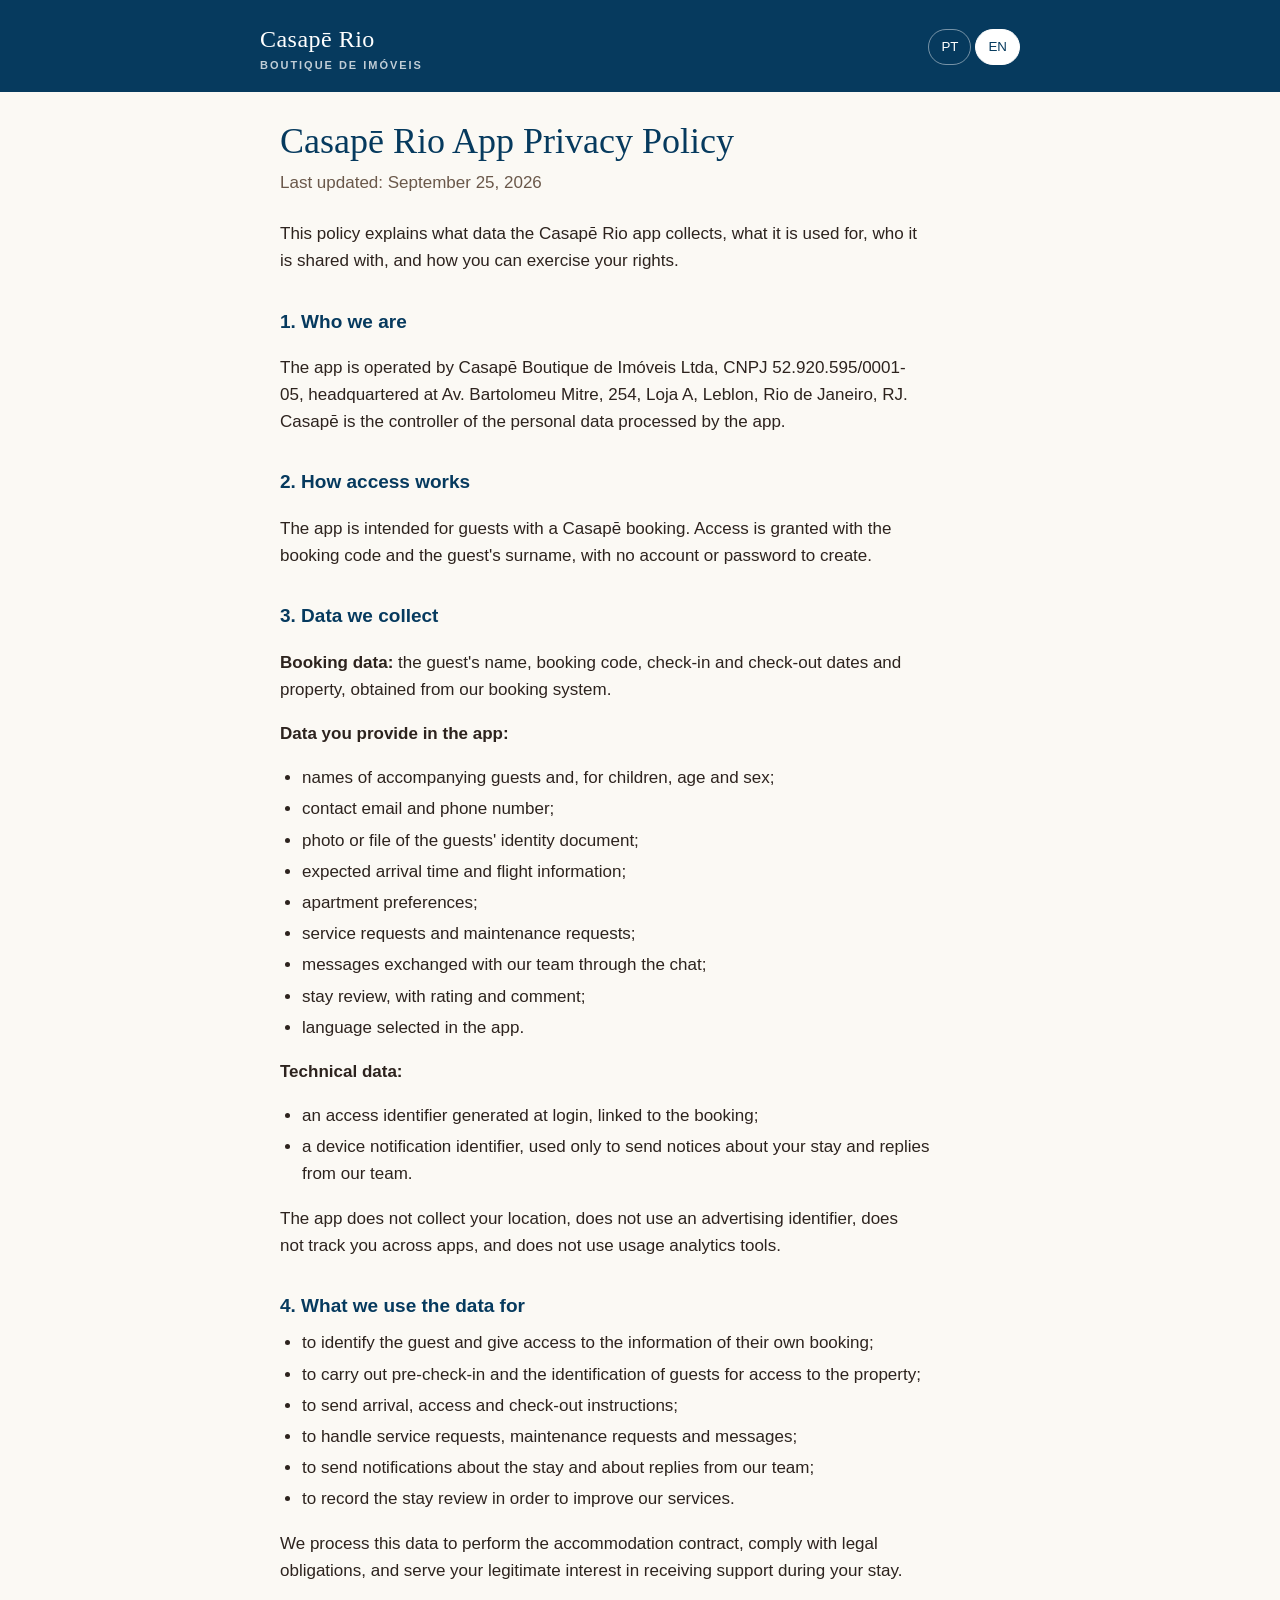
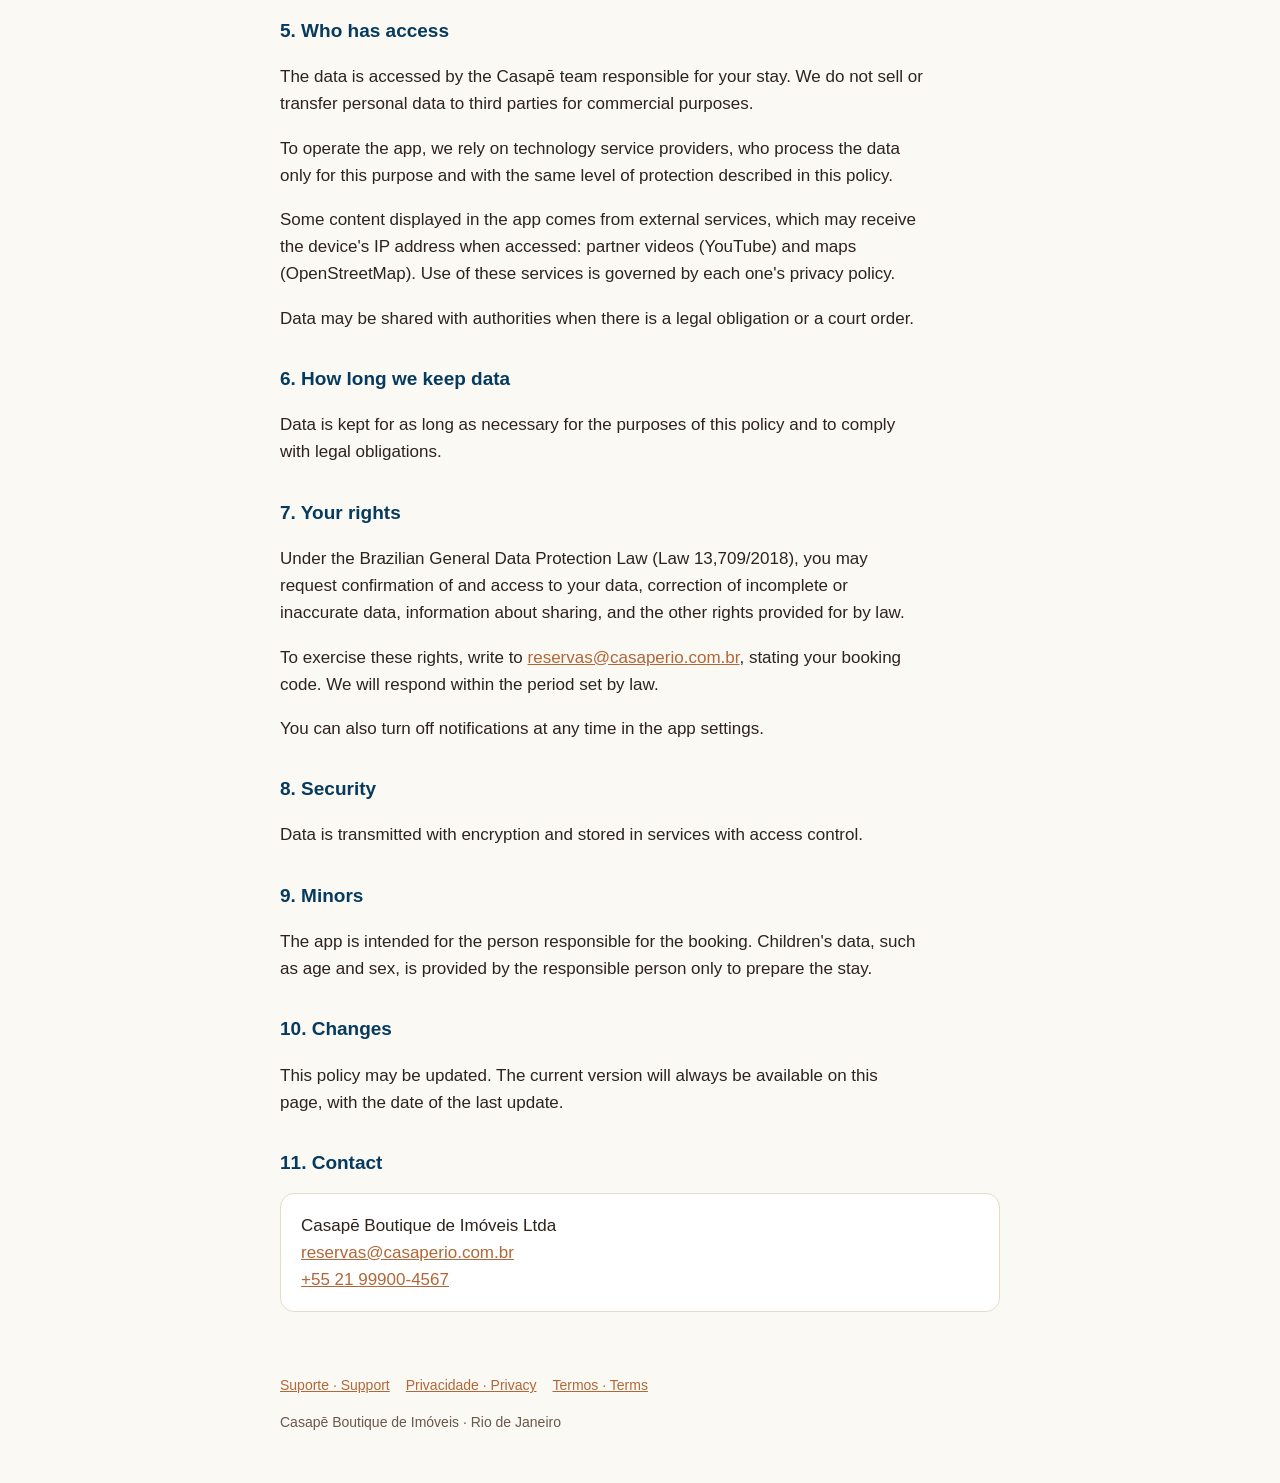
==== privacidade/index.html @ 2dbd0ba8 "feat: privacy policy and terms of use, in pt and en /privacidade carries the policy text as provided" ====
<!doctype html>
<html lang="pt-BR">
<head>
  <meta charset="utf-8">
  <meta name="viewport" content="width=device-width, initial-scale=1">
  <link rel="icon" href="data:,">
  <title>Política de Privacidade · Casapē Rio</title>
  <meta name="description" content="Política de Privacidade do aplicativo Casapē Rio.">
  <link rel="stylesheet" href="/assets/site.css">
</head>
<body>
  <header>
    <div class="topo">
      <a class="marca" href="/suporte/">Casapē Rio<small>Boutique de Imóveis</small></a>
      <div class="idiomas" role="group" aria-label="Idioma / Language">
        <button type="button" data-set="pt" aria-pressed="true">PT</button>
        <button type="button" data-set="en" aria-pressed="false">EN</button>
      </div>
    </div>
  </header>

  <main class="texto">
    <article data-lang="pt">
      <h1>Política de Privacidade do Aplicativo Casapē Rio</h1>
      <p class="sub">Última atualização: 25 de setembro de 2026</p>

      <p>Esta política explica quais dados o aplicativo Casapē Rio coleta, para que eles são usados, com quem são compartilhados e como você pode exercer seus direitos.</p>

      <h2>1. Quem somos</h2>
      <p>O aplicativo é operado pela Casapē Boutique de Imóveis Ltda, CNPJ 52.920.595/0001-05, com sede na Av. Bartolomeu Mitre, 254, Loja A, Leblon, Rio de Janeiro, RJ. A Casapē é a controladora dos dados pessoais tratados pelo aplicativo.</p>

      <h2>2. Como o acesso funciona</h2>
      <p>O aplicativo é destinado a hóspedes com reserva na Casapē. O acesso é feito com o código da reserva e o sobrenome do hóspede, sem criação de conta nem senha.</p>

      <h2>3. Dados que coletamos</h2>
      <p><strong>Dados da reserva:</strong> nome do hóspede, código da reserva, datas de entrada e saída e imóvel, obtidos do nosso sistema de reservas.</p>
      <p><strong>Dados que você informa no aplicativo:</strong></p>
      <ul>
        <li>nomes dos acompanhantes e, no caso de crianças, idade e sexo;</li>
        <li>e-mail e telefone de contato;</li>
        <li>foto ou arquivo do documento de identidade dos hóspedes;</li>
        <li>horário previsto de chegada e informações de voo;</li>
        <li>preferências do apartamento;</li>
        <li>pedidos de serviço e chamados de manutenção;</li>
        <li>mensagens trocadas com a nossa equipe pelo chat;</li>
        <li>avaliação da estadia, com nota e comentário;</li>
        <li>idioma escolhido no aplicativo.</li>
      </ul>
      <p><strong>Dados técnicos:</strong></p>
      <ul>
        <li>um identificador de acesso gerado no login, ligado à reserva;</li>
        <li>um identificador de notificações do aparelho, usado apenas para enviar avisos sobre a sua estadia e respostas da equipe.</li>
      </ul>
      <p>O aplicativo não coleta sua localização, não usa identificador de publicidade, não faz rastreamento entre aplicativos e não utiliza ferramentas de análise de uso.</p>

      <h2>4. Para que usamos os dados</h2>
      <ul>
        <li>identificar o hóspede e dar acesso às informações da própria reserva;</li>
        <li>realizar o pré-check-in e a identificação dos hóspedes para o acesso ao imóvel;</li>
        <li>enviar orientações de chegada, acesso e saída;</li>
        <li>atender pedidos de serviço, chamados de manutenção e mensagens;</li>
        <li>enviar notificações sobre a estadia e sobre respostas da equipe;</li>
        <li>registrar a avaliação da estadia para melhorar nossos serviços.</li>
      </ul>
      <p>Tratamos esses dados para executar o contrato de hospedagem, cumprir obrigações legais e atender ao seu legítimo interesse de receber suporte durante a estadia.</p>

      <h2>5. Quem tem acesso</h2>
      <p>Os dados são acessados pela equipe da Casapē responsável pela sua estadia. Não vendemos nem cedemos dados pessoais a terceiros para fins comerciais.</p>
      <p>Para o funcionamento do aplicativo, contamos com prestadores de serviço de tecnologia, que tratam os dados apenas para essa finalidade e com o mesmo nível de proteção descrito nesta política.</p>
      <p>Alguns conteúdos exibidos no aplicativo vêm de serviços externos, que podem receber o endereço IP do aparelho quando acessados: vídeos de parceiros (YouTube) e mapas (OpenStreetMap). O uso desses serviços segue as políticas de privacidade de cada um.</p>
      <p>Dados podem ser compartilhados com autoridades quando houver obrigação legal ou ordem judicial.</p>

      <h2>6. Por quanto tempo guardamos</h2>
      <p>Os dados são mantidos pelo tempo necessário para as finalidades desta política e para o cumprimento de obrigações legais.</p>

      <h2>7. Seus direitos</h2>
      <p>Nos termos da Lei Geral de Proteção de Dados (Lei 13.709/2018), você pode solicitar a confirmação e o acesso aos seus dados, a correção de dados incompletos ou incorretos, informações sobre o compartilhamento e os demais direitos previstos na lei.</p>
      <p>Para exercer esses direitos, escreva para <a href="mailto:reservas@casaperio.com.br">reservas@casaperio.com.br</a>, informando o código da reserva. Responderemos no prazo previsto em lei.</p>
      <p>Você também pode desativar as notificações a qualquer momento nas configurações do aplicativo.</p>

      <h2>8. Segurança</h2>
      <p>Os dados são transmitidos com criptografia e armazenados em serviços com controle de acesso.</p>

      <h2>9. Menores de idade</h2>
      <p>O aplicativo é destinado ao responsável pela reserva. Dados de crianças, como idade e sexo, são informados pelo responsável apenas para preparar a hospedagem.</p>

      <h2>10. Alterações</h2>
      <p>Esta política pode ser atualizada. A versão vigente estará sempre disponível nesta página, com a data da última atualização.</p>

      <h2>11. Contato</h2>
      <div class="cartao">
        <p style="margin:0">Casapē Boutique de Imóveis Ltda<br>
        <a href="mailto:reservas@casaperio.com.br">reservas@casaperio.com.br</a><br>
        <a href="https://wa.me/5521999004567">+55 21 99900-4567</a></p>
      </div>
    </article>

    <article data-lang="en" hidden>
      <h1>Casapē Rio App Privacy Policy</h1>
      <p class="sub">Last updated: September 25, 2026</p>

      <p>This policy explains what data the Casapē Rio app collects, what it is used for, who it is shared with, and how you can exercise your rights.</p>

      <h2>1. Who we are</h2>
      <p>The app is operated by Casapē Boutique de Imóveis Ltda, CNPJ 52.920.595/0001-05, headquartered at Av. Bartolomeu Mitre, 254, Loja A, Leblon, Rio de Janeiro, RJ. Casapē is the controller of the personal data processed by the app.</p>

      <h2>2. How access works</h2>
      <p>The app is intended for guests with a Casapē booking. Access is granted with the booking code and the guest's surname, with no account or password to create.</p>

      <h2>3. Data we collect</h2>
      <p><strong>Booking data:</strong> the guest's name, booking code, check-in and check-out dates and property, obtained from our booking system.</p>
      <p><strong>Data you provide in the app:</strong></p>
      <ul>
        <li>names of accompanying guests and, for children, age and sex;</li>
        <li>contact email and phone number;</li>
        <li>photo or file of the guests' identity document;</li>
        <li>expected arrival time and flight information;</li>
        <li>apartment preferences;</li>
        <li>service requests and maintenance requests;</li>
        <li>messages exchanged with our team through the chat;</li>
        <li>stay review, with rating and comment;</li>
        <li>language selected in the app.</li>
      </ul>
      <p><strong>Technical data:</strong></p>
      <ul>
        <li>an access identifier generated at login, linked to the booking;</li>
        <li>a device notification identifier, used only to send notices about your stay and replies from our team.</li>
      </ul>
      <p>The app does not collect your location, does not use an advertising identifier, does not track you across apps, and does not use usage analytics tools.</p>

      <h2>4. What we use the data for</h2>
      <ul>
        <li>to identify the guest and give access to the information of their own booking;</li>
        <li>to carry out pre-check-in and the identification of guests for access to the property;</li>
        <li>to send arrival, access and check-out instructions;</li>
        <li>to handle service requests, maintenance requests and messages;</li>
        <li>to send notifications about the stay and about replies from our team;</li>
        <li>to record the stay review in order to improve our services.</li>
      </ul>
      <p>We process this data to perform the accommodation contract, comply with legal obligations, and serve your legitimate interest in receiving support during your stay.</p>

      <h2>5. Who has access</h2>
      <p>The data is accessed by the Casapē team responsible for your stay. We do not sell or transfer personal data to third parties for commercial purposes.</p>
      <p>To operate the app, we rely on technology service providers, who process the data only for this purpose and with the same level of protection described in this policy.</p>
      <p>Some content displayed in the app comes from external services, which may receive the device's IP address when accessed: partner videos (YouTube) and maps (OpenStreetMap). Use of these services is governed by each one's privacy policy.</p>
      <p>Data may be shared with authorities when there is a legal obligation or a court order.</p>

      <h2>6. How long we keep data</h2>
      <p>Data is kept for as long as necessary for the purposes of this policy and to comply with legal obligations.</p>

      <h2>7. Your rights</h2>
      <p>Under the Brazilian General Data Protection Law (Law 13,709/2018), you may request confirmation of and access to your data, correction of incomplete or inaccurate data, information about sharing, and the other rights provided for by law.</p>
      <p>To exercise these rights, write to <a href="mailto:reservas@casaperio.com.br">reservas@casaperio.com.br</a>, stating your booking code. We will respond within the period set by law.</p>
      <p>You can also turn off notifications at any time in the app settings.</p>

      <h2>8. Security</h2>
      <p>Data is transmitted with encryption and stored in services with access control.</p>

      <h2>9. Minors</h2>
      <p>The app is intended for the person responsible for the booking. Children's data, such as age and sex, is provided by the responsible person only to prepare the stay.</p>

      <h2>10. Changes</h2>
      <p>This policy may be updated. The current version will always be available on this page, with the date of the last update.</p>

      <h2>11. Contact</h2>
      <div class="cartao">
        <p style="margin:0">Casapē Boutique de Imóveis Ltda<br>
        <a href="mailto:reservas@casaperio.com.br">reservas@casaperio.com.br</a><br>
        <a href="https://wa.me/5521999004567">+55 21 99900-4567</a></p>
      </div>
    </article>
  </main>

  <footer>
    <nav>
      <a href="/suporte/">Suporte · Support</a>
      <a href="/privacidade/">Privacidade · Privacy</a>
      <a href="/termos/">Termos · Terms</a>
    </nav>
    <p>Casapē Boutique de Imóveis · Rio de Janeiro</p>
  </footer>

  <script src="/assets/lang.js"></script>
</body>
</html>
---- assets/site.css ----
/* Casapē Rio — páginas do app. Sem fontes nem scripts de terceiros. */
:root {
  --oceano: #063a5e;
  --caramelo: #b16738;
  --marfim: #f7f2e6;
  --carvao: #2d231e;
  --taupe: #6a584a;
  --linha: #e4dccb;
  --fundo: #fbf9f4;
}

* { box-sizing: border-box; }

html { -webkit-text-size-adjust: 100%; }

body {
  margin: 0;
  background: var(--fundo);
  color: var(--carvao);
  font: 17px/1.6 -apple-system, BlinkMacSystemFont, "Segoe UI", Roboto, "Helvetica Neue", Arial, sans-serif;
}

header {
  background: var(--oceano);
  color: #fff;
  padding: 20px 20px 18px;
}

.topo {
  max-width: 760px;
  margin: 0 auto;
  display: flex;
  align-items: center;
  justify-content: space-between;
  gap: 12px;
}

.marca {
  font-family: Georgia, "Times New Roman", serif;
  font-size: 24px;
  letter-spacing: 0.02em;
  color: #fff;
  text-decoration: none;
}

.marca small {
  display: block;
  font: 600 11px/1.4 -apple-system, BlinkMacSystemFont, "Segoe UI", Roboto, Arial, sans-serif;
  letter-spacing: 0.18em;
  text-transform: uppercase;
  opacity: 0.75;
}

.idiomas { display: flex; gap: 4px; }

.idiomas button {
  font: 600 13px/1 inherit;
  font-family: inherit;
  color: #fff;
  background: transparent;
  border: 1px solid rgba(255, 255, 255, 0.45);
  border-radius: 999px;
  padding: 8px 12px;
  cursor: pointer;
  min-height: 36px;
}

.idiomas button[aria-pressed="true"] {
  background: #fff;
  color: var(--oceano);
  border-color: #fff;
}

main {
  max-width: 760px;
  margin: 0 auto;
  padding: 28px 20px 48px;
}

h1 {
  font-family: Georgia, "Times New Roman", serif;
  font-weight: 400;
  color: var(--oceano);
  font-size: 30px;
  line-height: 1.2;
  margin: 0 0 6px;
}

h2 {
  font-size: 19px;
  color: var(--oceano);
  margin: 32px 0 8px;
}

.sub { color: var(--taupe); margin: 0 0 24px; }

a { color: var(--caramelo); }

.cartao {
  background: #fff;
  border: 1px solid var(--linha);
  border-radius: 14px;
  padding: 18px 20px;
  margin: 14px 0;
}

.cartao h2 { margin-top: 0; }

.contato {
  display: block;
  font-size: 19px;
  font-weight: 600;
  color: var(--oceano);
  text-decoration: none;
  word-break: break-word;
}

.rotulo {
  font-size: 12px;
  font-weight: 700;
  letter-spacing: 0.14em;
  text-transform: uppercase;
  color: var(--caramelo);
  margin: 0 0 4px;
}

table { border-collapse: collapse; width: 100%; }
td { padding: 6px 0; border-bottom: 1px solid var(--linha); vertical-align: top; }
td:last-child { text-align: right; white-space: nowrap; padding-left: 12px; }
tr:last-child td { border-bottom: 0; }

footer {
  max-width: 760px;
  margin: 0 auto;
  padding: 0 20px 36px;
  color: var(--taupe);
  font-size: 14px;
}

footer nav { display: flex; flex-wrap: wrap; gap: 8px 16px; }

.texto p, .texto li { max-width: 68ch; }
.texto ul { padding-left: 22px; margin: 8px 0 12px; }
.texto li { margin: 4px 0; }

[lang][hidden] { display: none !important; }

@media (min-width: 640px) {
  h1 { font-size: 36px; }
}
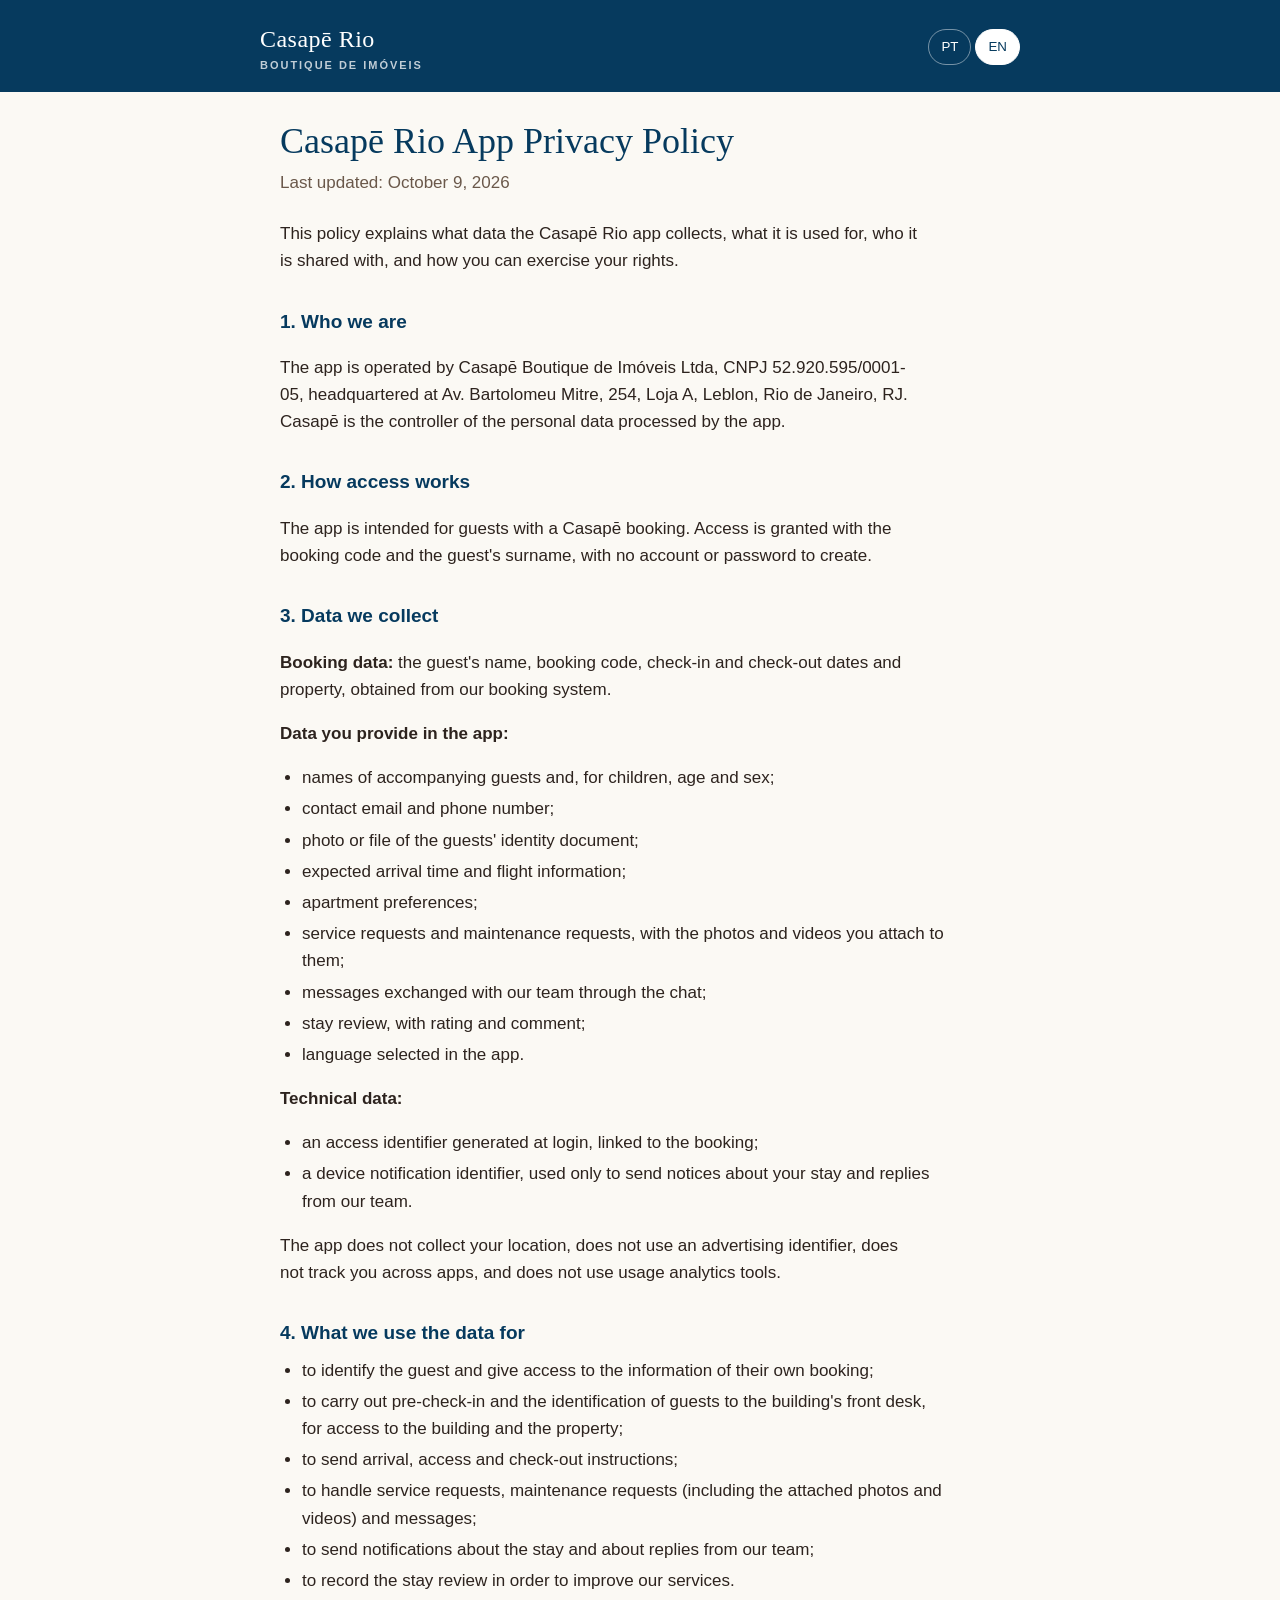
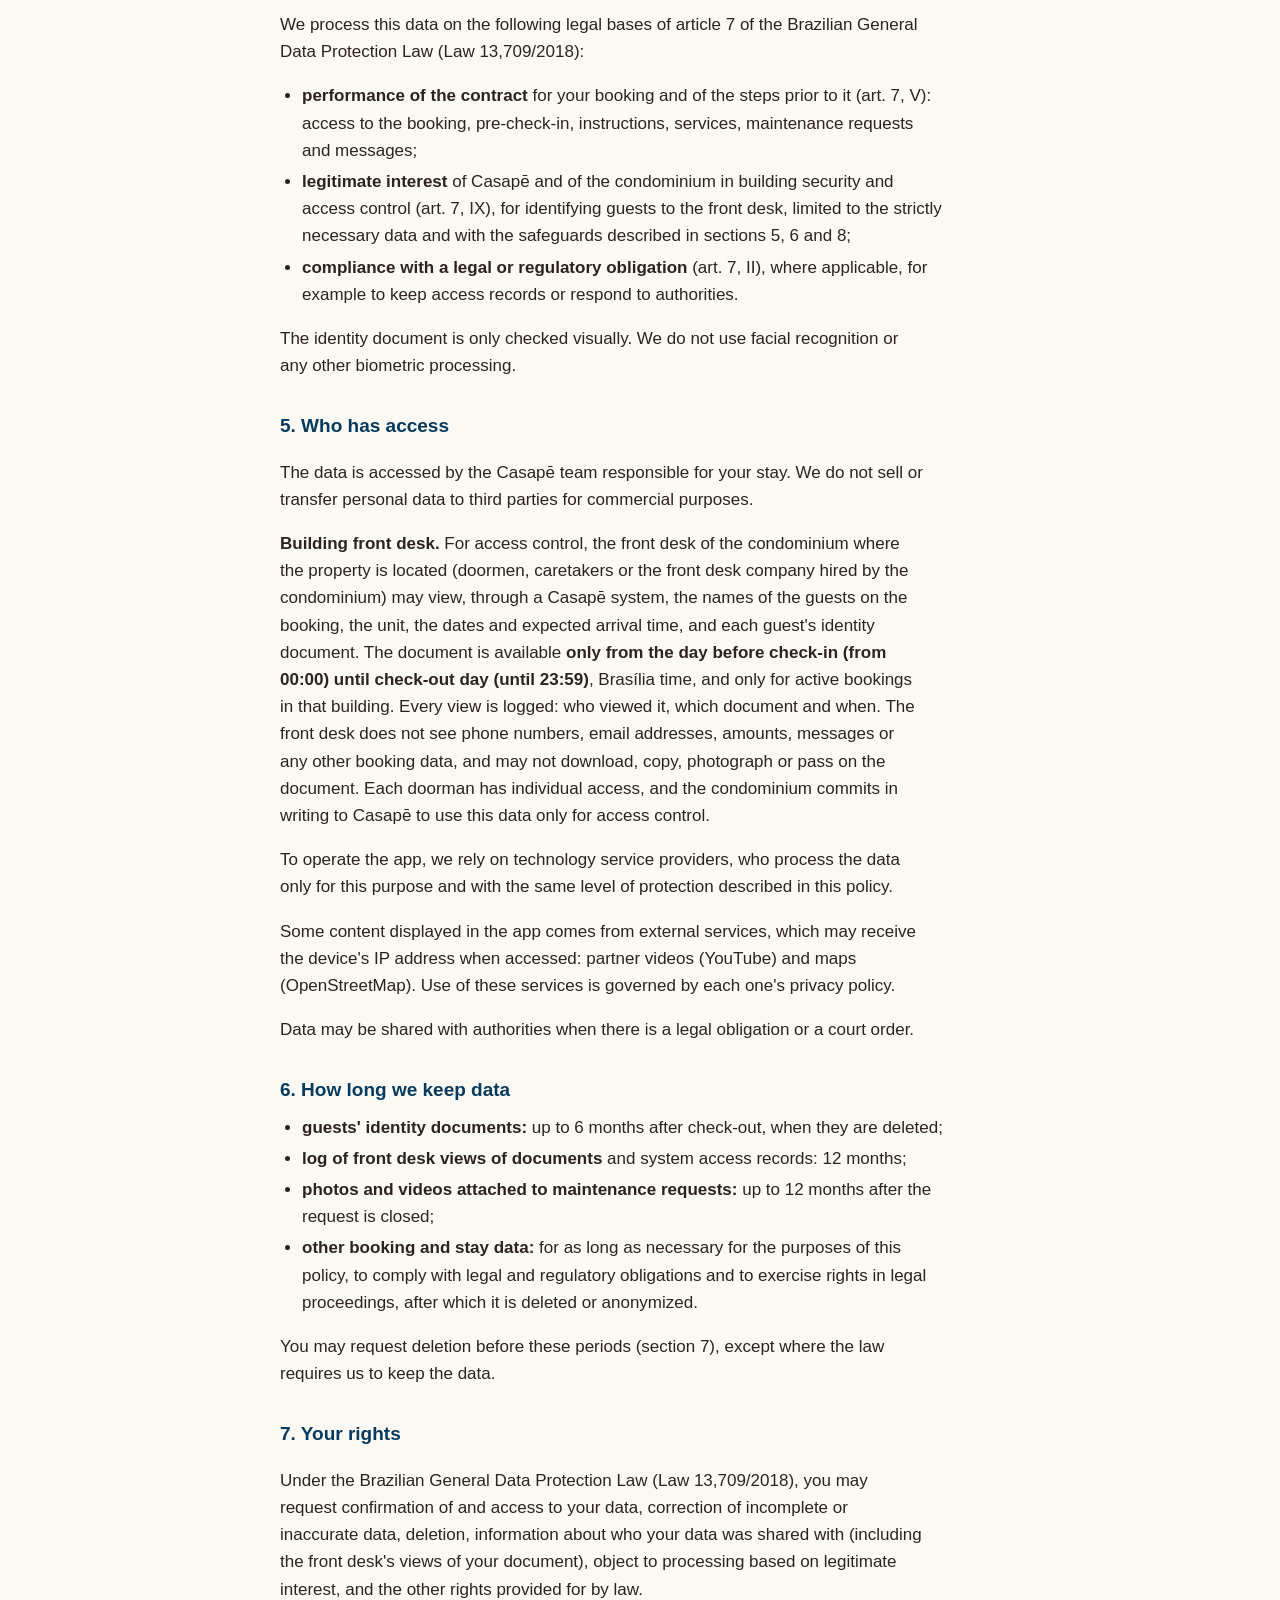
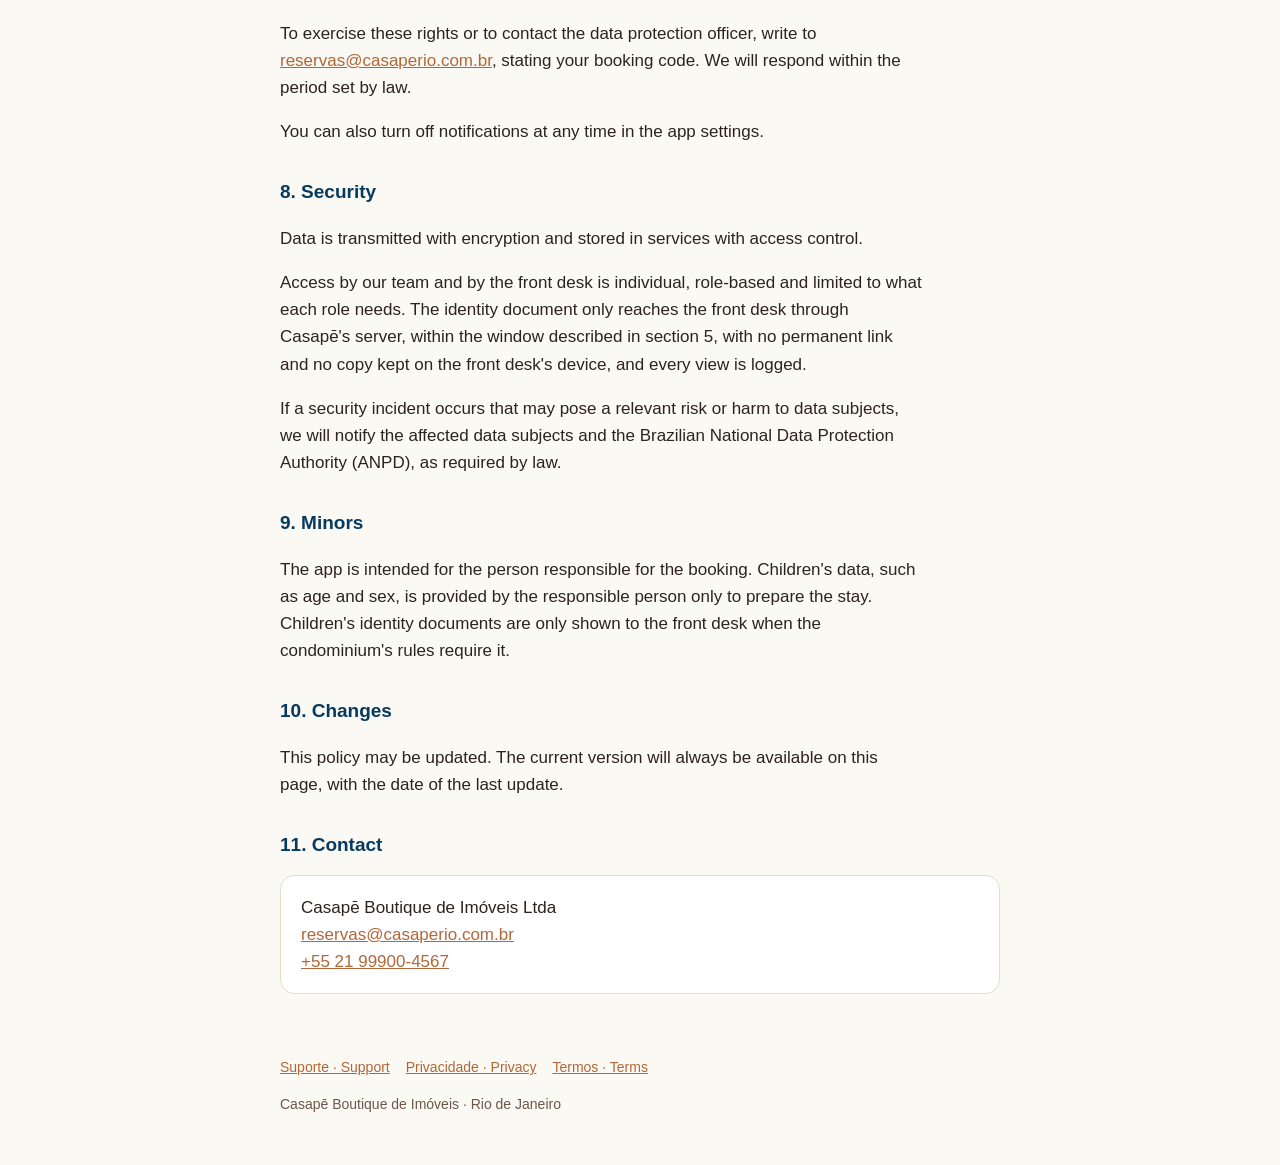
==== commit 4b6627d6: "docs(privacy): building front desk sharing, legal bases and retention, and a staff notice Guest poli" ====
--- a/privacidade/index.html
+++ b/privacidade/index.html
@@ -20,9 +20,12 @@
   </header>
 
   <main class="texto">
+    <!-- Revisão L-1 (LGPD, portaria do condomínio), 09/10/2026: §3, §4, §5, §6, §7, §8 e §9,
+         em pt e en. A validar com o jurídico antes de publicar. Os prazos do §6 dependem da
+         limpeza automática (documentos e registros) e do prazo dos anexos dos chamados. -->
     <article data-lang="pt">
       <h1>Política de Privacidade do Aplicativo Casapē Rio</h1>
-      <p class="sub">Última atualização: 25 de setembro de 2026</p>
+      <p class="sub">Última atualização: 9 de outubro de 2026</p>
 
       <p>Esta política explica quais dados o aplicativo Casapē Rio coleta, para que eles são usados, com quem são compartilhados e como você pode exercer seus direitos.</p>
 
@@ -41,7 +44,7 @@
         <li>foto ou arquivo do documento de identidade dos hóspedes;</li>
         <li>horário previsto de chegada e informações de voo;</li>
         <li>preferências do apartamento;</li>
-        <li>pedidos de serviço e chamados de manutenção;</li>
+        <li>pedidos de serviço e chamados de manutenção, com as fotos e os vídeos que você anexar a eles;</li>
         <li>mensagens trocadas com a nossa equipe pelo chat;</li>
         <li>avaliação da estadia, com nota e comentário;</li>
         <li>idioma escolhido no aplicativo.</li>
@@ -56,33 +59,48 @@
       <h2>4. Para que usamos os dados</h2>
       <ul>
         <li>identificar o hóspede e dar acesso às informações da própria reserva;</li>
-        <li>realizar o pré-check-in e a identificação dos hóspedes para o acesso ao imóvel;</li>
+        <li>realizar o pré-check-in e a identificação dos hóspedes perante a portaria do condomínio, para o acesso ao prédio e ao imóvel;</li>
         <li>enviar orientações de chegada, acesso e saída;</li>
-        <li>atender pedidos de serviço, chamados de manutenção e mensagens;</li>
+        <li>atender pedidos de serviço, chamados de manutenção (inclusive pelas fotos e vídeos anexados) e mensagens;</li>
         <li>enviar notificações sobre a estadia e sobre respostas da equipe;</li>
         <li>registrar a avaliação da estadia para melhorar nossos serviços.</li>
       </ul>
-      <p>Tratamos esses dados para executar o contrato de hospedagem, cumprir obrigações legais e atender ao seu legítimo interesse de receber suporte durante a estadia.</p>
+      <p>Tratamos esses dados com base nas hipóteses do art. 7º da Lei Geral de Proteção de Dados (Lei 13.709/2018):</p>
+      <ul>
+        <li><strong>execução do contrato</strong> da sua reserva e dos procedimentos preliminares a ele (art. 7º, V): acesso à reserva, pré-check-in, orientações, serviços, chamados e mensagens;</li>
+        <li><strong>legítimo interesse</strong> da Casapē e do condomínio na segurança do prédio e no controle de acesso (art. 7º, IX), para a identificação dos hóspedes perante a portaria, limitado aos dados estritamente necessários e com as garantias descritas nas seções 5, 6 e 8;</li>
+        <li><strong>cumprimento de obrigação legal ou regulatória</strong> (art. 7º, II), quando houver, por exemplo para guardar registros de acesso ou atender a autoridades.</li>
+      </ul>
+      <p>O documento de identidade é conferido apenas visualmente. Não fazemos reconhecimento facial nem qualquer outro tratamento biométrico.</p>
 
       <h2>5. Quem tem acesso</h2>
       <p>Os dados são acessados pela equipe da Casapē responsável pela sua estadia. Não vendemos nem cedemos dados pessoais a terceiros para fins comerciais.</p>
+      <p><strong>Portaria do condomínio.</strong> Para o controle de acesso ao prédio, a portaria do condomínio onde fica o imóvel (porteiros, zeladores ou a empresa de portaria contratada pelo condomínio) pode ver, por um sistema da Casapē, o nome dos hóspedes da reserva, a unidade, as datas e o horário previsto de chegada, e o documento de identidade de cada hóspede. O documento fica disponível <strong>somente da véspera do check-in (a partir de 00:00) até o dia do check-out (até 23:59)</strong>, no horário de Brasília, e só para as reservas ativas daquele prédio. Cada consulta fica registrada: quem consultou, qual documento e quando. A portaria não vê telefone, e-mail, valores, mensagens nem outros dados da reserva, e não pode baixar, copiar, fotografar ou repassar o documento. Cada porteiro tem acesso individual, e o condomínio assume por escrito com a Casapē o compromisso de usar esses dados só para o controle de acesso.</p>
       <p>Para o funcionamento do aplicativo, contamos com prestadores de serviço de tecnologia, que tratam os dados apenas para essa finalidade e com o mesmo nível de proteção descrito nesta política.</p>
       <p>Alguns conteúdos exibidos no aplicativo vêm de serviços externos, que podem receber o endereço IP do aparelho quando acessados: vídeos de parceiros (YouTube) e mapas (OpenStreetMap). O uso desses serviços segue as políticas de privacidade de cada um.</p>
       <p>Dados podem ser compartilhados com autoridades quando houver obrigação legal ou ordem judicial.</p>
 
       <h2>6. Por quanto tempo guardamos</h2>
-      <p>Os dados são mantidos pelo tempo necessário para as finalidades desta política e para o cumprimento de obrigações legais.</p>
+      <ul>
+        <li><strong>documento de identidade dos hóspedes:</strong> até 6 meses depois do check-out, quando é apagado;</li>
+        <li><strong>registro das consultas da portaria aos documentos</strong> e registros de acesso ao sistema: 12 meses;</li>
+        <li><strong>fotos e vídeos anexados aos chamados:</strong> até 12 meses depois da conclusão do chamado;</li>
+        <li><strong>demais dados da reserva e da estadia:</strong> pelo tempo necessário para as finalidades desta política e para o cumprimento de obrigações legais e regulatórias e o exercício de direitos em processos, depois do que são apagados ou anonimizados.</li>
+      </ul>
+      <p>Você pode pedir a exclusão antes desses prazos (seção 7), salvo quando a lei exigir a guarda.</p>
 
       <h2>7. Seus direitos</h2>
-      <p>Nos termos da Lei Geral de Proteção de Dados (Lei 13.709/2018), você pode solicitar a confirmação e o acesso aos seus dados, a correção de dados incompletos ou incorretos, informações sobre o compartilhamento e os demais direitos previstos na lei.</p>
-      <p>Para exercer esses direitos, escreva para <a href="mailto:reservas@casaperio.com.br">reservas@casaperio.com.br</a>, informando o código da reserva. Responderemos no prazo previsto em lei.</p>
+      <p>Nos termos da Lei Geral de Proteção de Dados (Lei 13.709/2018), você pode solicitar a confirmação e o acesso aos seus dados, a correção de dados incompletos ou incorretos, a exclusão, informações sobre com quem os dados foram compartilhados (inclusive as consultas da portaria ao seu documento), opor-se a um tratamento feito com base no legítimo interesse e os demais direitos previstos na lei.</p>
+      <p>Para exercer esses direitos ou falar com o encarregado pelo tratamento de dados pessoais, escreva para <a href="mailto:reservas@casaperio.com.br">reservas@casaperio.com.br</a>, informando o código da reserva. Responderemos no prazo previsto em lei.</p>
       <p>Você também pode desativar as notificações a qualquer momento nas configurações do aplicativo.</p>
 
       <h2>8. Segurança</h2>
       <p>Os dados são transmitidos com criptografia e armazenados em serviços com controle de acesso.</p>
+      <p>O acesso da equipe e da portaria é individual, por perfil e limitado ao que cada função precisa. O documento de identidade só chega à portaria pelo servidor da Casapē, dentro da janela descrita na seção 5, sem link permanente e sem cópia guardada no aparelho da portaria, e cada consulta fica registrada.</p>
+      <p>Se ocorrer um incidente de segurança que possa trazer risco ou dano relevante aos titulares, comunicaremos os titulares afetados e a Autoridade Nacional de Proteção de Dados (ANPD), como prevê a lei.</p>
 
       <h2>9. Menores de idade</h2>
-      <p>O aplicativo é destinado ao responsável pela reserva. Dados de crianças, como idade e sexo, são informados pelo responsável apenas para preparar a hospedagem.</p>
+      <p>O aplicativo é destinado ao responsável pela reserva. Dados de crianças, como idade e sexo, são informados pelo responsável apenas para preparar a hospedagem. O documento de identidade de crianças só é mostrado à portaria quando o regulamento do condomínio exigir.</p>
 
       <h2>10. Alterações</h2>
       <p>Esta política pode ser atualizada. A versão vigente estará sempre disponível nesta página, com a data da última atualização.</p>
@@ -97,7 +115,7 @@
 
     <article data-lang="en" hidden>
       <h1>Casapē Rio App Privacy Policy</h1>
-      <p class="sub">Last updated: September 25, 2026</p>
+      <p class="sub">Last updated: October 9, 2026</p>
 
       <p>This policy explains what data the Casapē Rio app collects, what it is used for, who it is shared with, and how you can exercise your rights.</p>
 
@@ -116,7 +134,7 @@
         <li>photo or file of the guests' identity document;</li>
         <li>expected arrival time and flight information;</li>
         <li>apartment preferences;</li>
-        <li>service requests and maintenance requests;</li>
+        <li>service requests and maintenance requests, with the photos and videos you attach to them;</li>
         <li>messages exchanged with our team through the chat;</li>
         <li>stay review, with rating and comment;</li>
         <li>language selected in the app.</li>
@@ -131,33 +149,48 @@
       <h2>4. What we use the data for</h2>
       <ul>
         <li>to identify the guest and give access to the information of their own booking;</li>
-        <li>to carry out pre-check-in and the identification of guests for access to the property;</li>
+        <li>to carry out pre-check-in and the identification of guests to the building's front desk, for access to the building and the property;</li>
         <li>to send arrival, access and check-out instructions;</li>
-        <li>to handle service requests, maintenance requests and messages;</li>
+        <li>to handle service requests, maintenance requests (including the attached photos and videos) and messages;</li>
         <li>to send notifications about the stay and about replies from our team;</li>
         <li>to record the stay review in order to improve our services.</li>
       </ul>
-      <p>We process this data to perform the accommodation contract, comply with legal obligations, and serve your legitimate interest in receiving support during your stay.</p>
+      <p>We process this data on the following legal bases of article 7 of the Brazilian General Data Protection Law (Law 13,709/2018):</p>
+      <ul>
+        <li><strong>performance of the contract</strong> for your booking and of the steps prior to it (art. 7, V): access to the booking, pre-check-in, instructions, services, maintenance requests and messages;</li>
+        <li><strong>legitimate interest</strong> of Casapē and of the condominium in building security and access control (art. 7, IX), for identifying guests to the front desk, limited to the strictly necessary data and with the safeguards described in sections 5, 6 and 8;</li>
+        <li><strong>compliance with a legal or regulatory obligation</strong> (art. 7, II), where applicable, for example to keep access records or respond to authorities.</li>
+      </ul>
+      <p>The identity document is only checked visually. We do not use facial recognition or any other biometric processing.</p>
 
       <h2>5. Who has access</h2>
       <p>The data is accessed by the Casapē team responsible for your stay. We do not sell or transfer personal data to third parties for commercial purposes.</p>
+      <p><strong>Building front desk.</strong> For access control, the front desk of the condominium where the property is located (doormen, caretakers or the front desk company hired by the condominium) may view, through a Casapē system, the names of the guests on the booking, the unit, the dates and expected arrival time, and each guest's identity document. The document is available <strong>only from the day before check-in (from 00:00) until check-out day (until 23:59)</strong>, Brasília time, and only for active bookings in that building. Every view is logged: who viewed it, which document and when. The front desk does not see phone numbers, email addresses, amounts, messages or any other booking data, and may not download, copy, photograph or pass on the document. Each doorman has individual access, and the condominium commits in writing to Casapē to use this data only for access control.</p>
       <p>To operate the app, we rely on technology service providers, who process the data only for this purpose and with the same level of protection described in this policy.</p>
       <p>Some content displayed in the app comes from external services, which may receive the device's IP address when accessed: partner videos (YouTube) and maps (OpenStreetMap). Use of these services is governed by each one's privacy policy.</p>
       <p>Data may be shared with authorities when there is a legal obligation or a court order.</p>
 
       <h2>6. How long we keep data</h2>
-      <p>Data is kept for as long as necessary for the purposes of this policy and to comply with legal obligations.</p>
+      <ul>
+        <li><strong>guests' identity documents:</strong> up to 6 months after check-out, when they are deleted;</li>
+        <li><strong>log of front desk views of documents</strong> and system access records: 12 months;</li>
+        <li><strong>photos and videos attached to maintenance requests:</strong> up to 12 months after the request is closed;</li>
+        <li><strong>other booking and stay data:</strong> for as long as necessary for the purposes of this policy, to comply with legal and regulatory obligations and to exercise rights in legal proceedings, after which it is deleted or anonymized.</li>
+      </ul>
+      <p>You may request deletion before these periods (section 7), except where the law requires us to keep the data.</p>
 
       <h2>7. Your rights</h2>
-      <p>Under the Brazilian General Data Protection Law (Law 13,709/2018), you may request confirmation of and access to your data, correction of incomplete or inaccurate data, information about sharing, and the other rights provided for by law.</p>
-      <p>To exercise these rights, write to <a href="mailto:reservas@casaperio.com.br">reservas@casaperio.com.br</a>, stating your booking code. We will respond within the period set by law.</p>
+      <p>Under the Brazilian General Data Protection Law (Law 13,709/2018), you may request confirmation of and access to your data, correction of incomplete or inaccurate data, deletion, information about who your data was shared with (including the front desk's views of your document), object to processing based on legitimate interest, and the other rights provided for by law.</p>
+      <p>To exercise these rights or to contact the data protection officer, write to <a href="mailto:reservas@casaperio.com.br">reservas@casaperio.com.br</a>, stating your booking code. We will respond within the period set by law.</p>
       <p>You can also turn off notifications at any time in the app settings.</p>
 
       <h2>8. Security</h2>
       <p>Data is transmitted with encryption and stored in services with access control.</p>
+      <p>Access by our team and by the front desk is individual, role-based and limited to what each role needs. The identity document only reaches the front desk through Casapē's server, within the window described in section 5, with no permanent link and no copy kept on the front desk's device, and every view is logged.</p>
+      <p>If a security incident occurs that may pose a relevant risk or harm to data subjects, we will notify the affected data subjects and the Brazilian National Data Protection Authority (ANPD), as required by law.</p>
 
       <h2>9. Minors</h2>
-      <p>The app is intended for the person responsible for the booking. Children's data, such as age and sex, is provided by the responsible person only to prepare the stay.</p>
+      <p>The app is intended for the person responsible for the booking. Children's data, such as age and sex, is provided by the responsible person only to prepare the stay. Children's identity documents are only shown to the front desk when the condominium's rules require it.</p>
 
       <h2>10. Changes</h2>
       <p>This policy may be updated. The current version will always be available on this page, with the date of the last update.</p>
